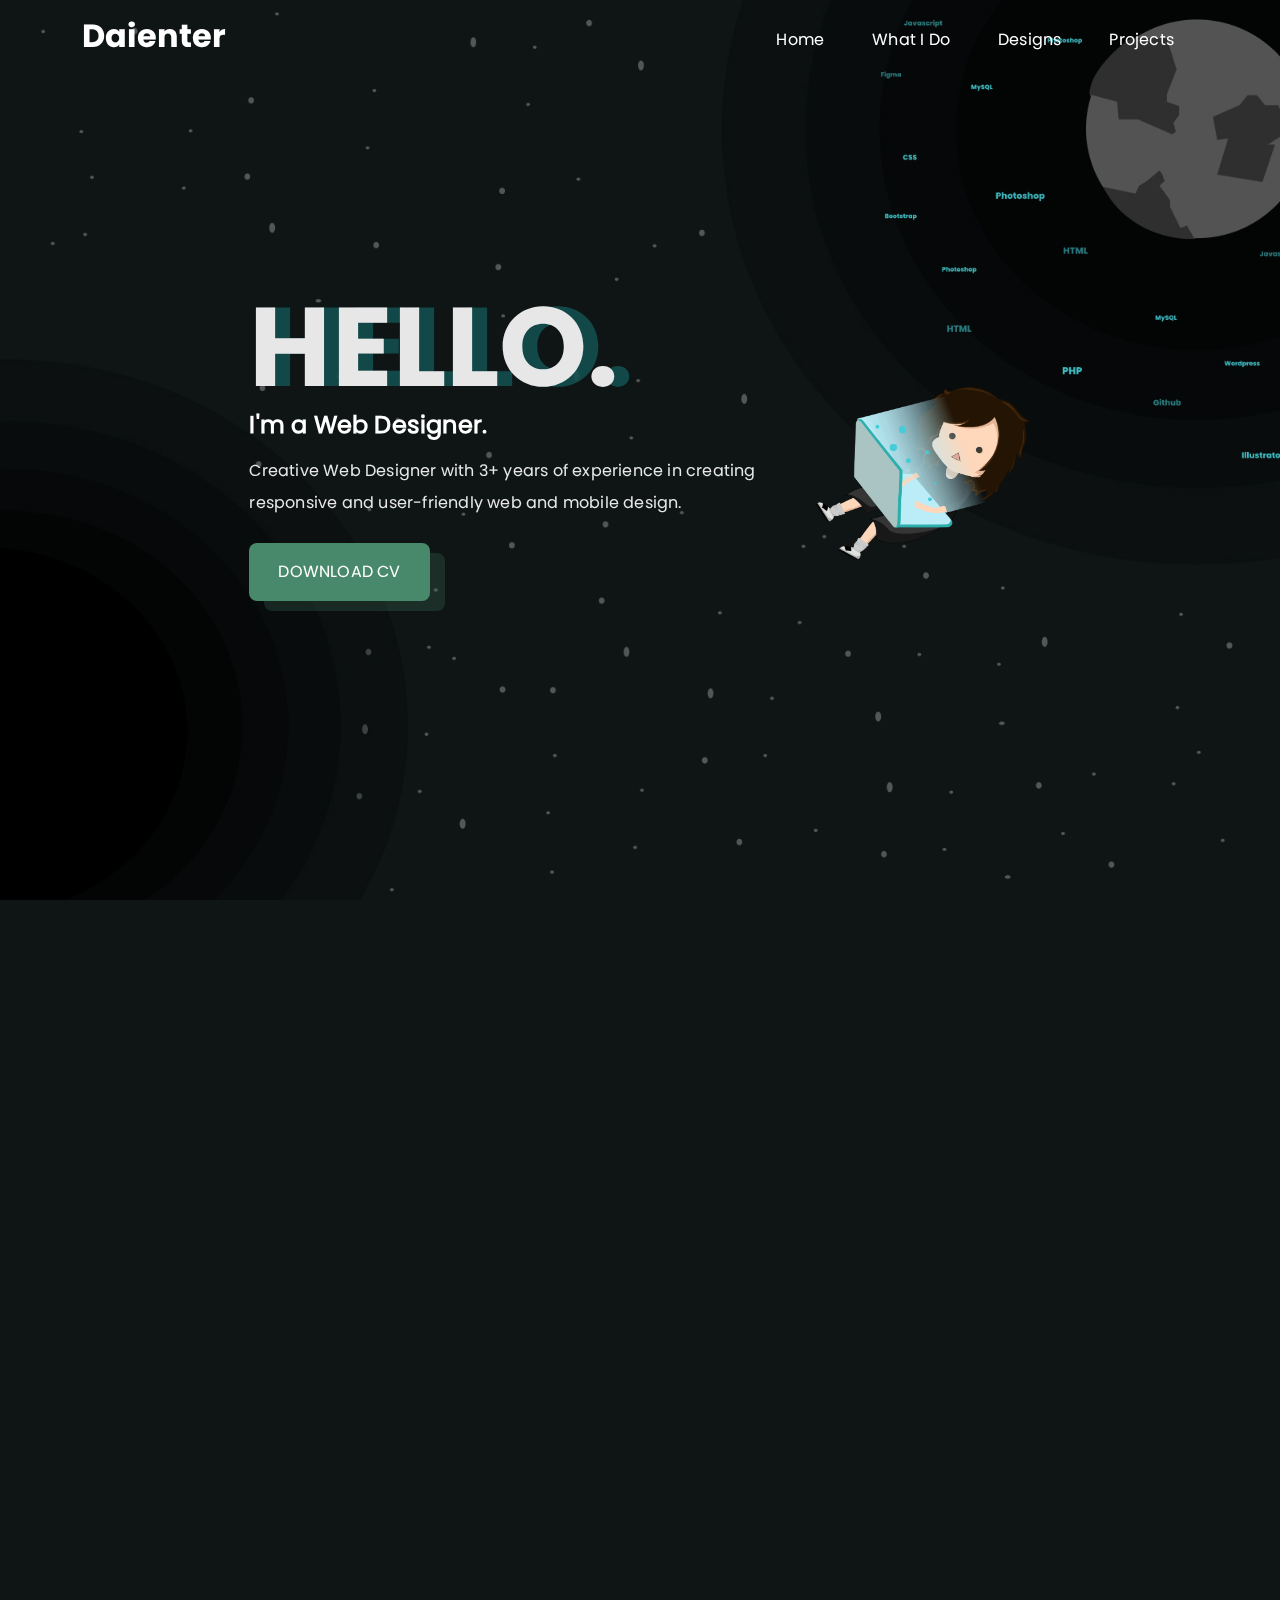
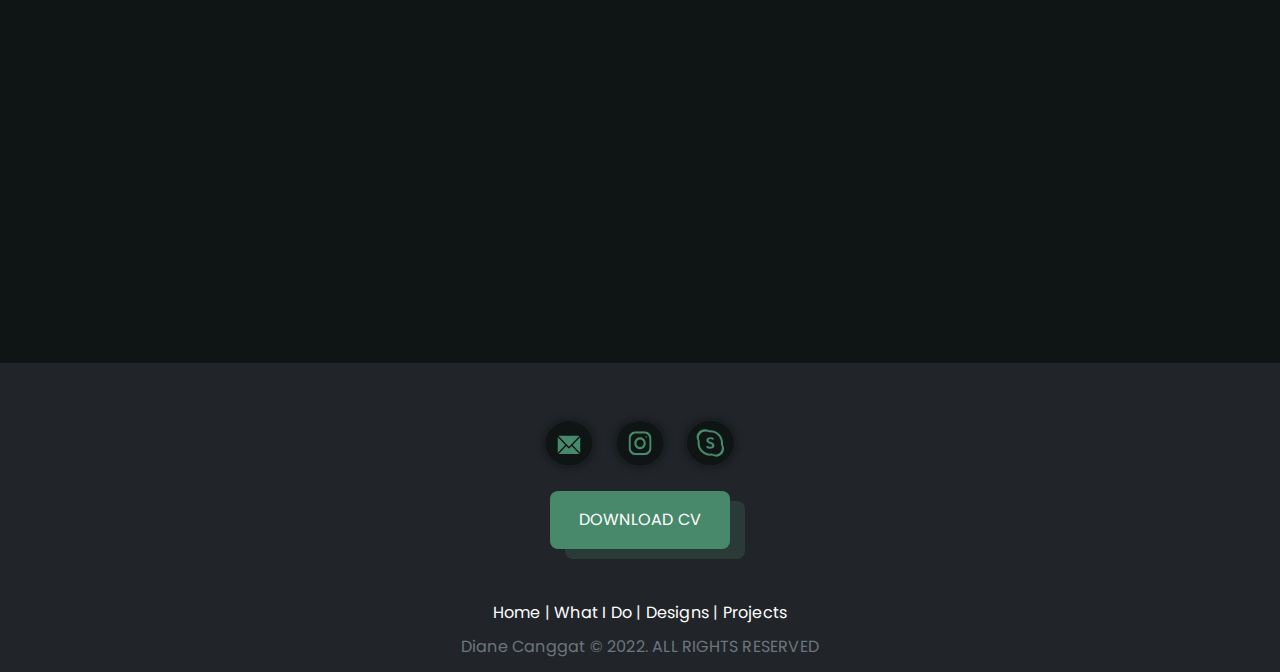
==== index.html @ 8610b604 "index.html" ====
<!doctype html>
<html lang="en" id="mainWrapper">
  <head>
    <meta charset="utf-8">
    <meta name="viewport" content="width=device-width, initial-scale=1, shrink-to-fit=no">
    <meta name="description" content="">
    <link rel="icon" href="assets/img/icon.png" />
    <script src="https://cdnjs.cloudflare.com/ajax/libs/jquery/3.4.1/jquery.min.js" charset="utf-8"></script>
    <!-- Bootstrap CSS -->
    <link rel="stylesheet" href="assets/css/bootstrap.min.css">
    <!-- Custom CSS -->
    <link rel="stylesheet" href="assets/css/style.css">
    <!-- Carousel -->
    <script src="https://cdnjs.cloudflare.com/ajax/libs/OwlCarousel2/2.3.4/owl.carousel.min.js" charset="utf-8"></script>
    <link rel="stylesheet" href="https://cdnjs.cloudflare.com/ajax/libs/OwlCarousel2/2.3.4/assets/owl.carousel.min.css">
    <!-- AOS -->
    <link href="https://unpkg.com/aos@2.3.1/dist/aos.css" rel="stylesheet">
    <script src="https://unpkg.com/aos@2.3.1/dist/aos.js"></script>
    <title>Diane C. Canggat - Portfolio</title>
  </head>
  <body id="page-top">
    
  <a id="scrolltop" class="text-center d-inline"></a>

  <div id="bg-trans-black" class="bg-trans-black"></div>
    <header>
      <div class="container">
        <nav class="nav align-items-center">
          <a href="#page-top">
            <h2 class="text-white">Daienter</h2>
          </a>
            <ul class="nav-list" id="list">
              <div id="closeBtn" class="close-btn">
                <div class="nav-icon cancel-btn" onclick="closeNav()">
                  <span class="close-1" style="transform: rotate(45deg);"></span>
                  <span class="close-2" style="transform: rotate(-45deg);"></span>
                </div>
              </div>
            <li>
              <a href="#page-top" class="nav-link text-white mx-2">Home</a>
            </li>
            <li>
              <a href="#whatido" class="nav-link text-white mx-2">What I Do</a>
            </li>
            <li>
              <a href="designs.html" class="nav-link text-white mx-2">Designs</a>
            </li>
            <li>
              <a href="designs.html#projects" class="nav-link text-white mx-2">Projects</a>
            </li>
          </ul>
          <div class="nav-icon menu-btn mt-2 mx-4" onclick="openNav()">
            <span class="bar-1 mb-2" style="width:20px;"></span>
            <span class="bar-2 mb-2"></span>
            <span class="bar-3 mb-2" style="width:25px;float:right;"></span>
          </div>
        </nav>
      </div>
    </header>

  <!-- home -->
  <section class="masthead d-flex align-items-center">
    <div class="container">
      <div class="mast-container d-flex">
        <div class="main-content">
          <div data-aos="fade-right" data-aos-easing="linear" data-aos-duration="1200">
            <text><h1>HELLO.</h1></text>
            <h4 class="text-white py-2"><strong>I'm a Web Designer.<span class="type"></span></strong></h4>
          </div>
          <p class="mb-4" data-aos="fade-right" data-aos-easing="linear" data-aos-duration="1900">Creative Web Designer with 3+ years of experience in creating responsive and user-friendly web and mobile design. </p>
          <div data-aos="fade-down" data-aos-easing="linear" data-aos-duration="1600">
            <a class="btn align-items-center text-white  animated bounce"  href="assets/resume/diane-resume.pdf" target="blank_">DOWNLOAD CV <i class="ri-arrow-right-down-line button-icon"></i></a>
        </div>
          </div>
        <div class="main-image d-flex align-items-center pt-5" data-aos="fade-left" data-aos-easing="linear" data-aos-duration="1200">
          <img src="assets/img/character1.png" class="img-fluid animated bounce">
        </div>
      </div>
    </div>
  </section>

  <div class="loop-circle">
    <div class="loading align-items-center justify-content-center d-flex">
      <span></span>
      <span></span>
      <span></span>
      <span></span>
    </div>
  </div>

  <!-- what i do -->
  <section class="page-section black-bg" id="whatido">
    <div class="container text-center">
      <div d data-aos="fade-right" data-aos-easing="linear" data-aos-duration="1900">
        <h2>WHAT I DO </h2>
          <h6>I Conceptualizing and implement creative ideas for client websites and design logos, banners, posters and more.</h6>
          <div class="row align-items-center">
            <div class="col-lg-2 col-md-6 py-5">
              <img src="assets/img/icon-html.png">
              <p>HTML5</p>
            </div>
            <div class="col-lg-2 col-md-6 py-5">
              <img src="assets/img/icon-css.png">
              <p>CSS3</p>
            </div>
            <div class="col-lg-2 col-md-6 py-5">
              <img src="assets/img/icon-wordpress.png">
              <p>Wordpress</p>
            </div>
            <div class="col-lg-2 col-md-6 py-5">
              <img src="assets/img/icon-wix.png">
              <p>Wix</p>
            </div>
            <div class="col-lg-2 col-md-6 py-5">
              <img src="assets/img/icon-bootstrap.png">
              <p>Bootstrap</p>
            </div>
            <div class="col-lg-2 col-md-6 py-5">
              <img src="assets/img/icon-shopify.png">
              <p>Shopify</p>
            </div>
          </div>
          <div class="row justify-content-center align-items-center">
            <div class="col-lg-2 col-md-6 py-5">
              <img src="assets/img/icon-ps.png">
              <p>Adobe Photoshop</p>
            </div>
            <div class="col-lg-2 col-md-6 py-5">
              <img src="assets/img/icon-ai.png">
              <p>Adobe Illustrator</p>
            </div>
            <div class="col-lg-2 col-md-6 py-5">
              <img src="assets/img/icon-xd.png">
              <p>Adobe XD</p>
            </div>
            <div class="col-lg-2 col-md-6 py-5">
              <img src="assets/img/icon-figma.png">
              <p>Figma</p>
            </div>
            <div class="col-lg-2 col-md-6 py-5">
              <img src="assets/img/icon-canva.png">
              <p>Canva</p>
            </div>
          </div>
          <div data-aos="fade-right" data-aos-easing="linear" data-aos-duration="2200">
            <a class="btn align-items-center d-inline-flex text-white  animated bounce" href="#designandprojects">KNOW MORE <i class="ri-arrow-right-down-line button-icon"></i></a>
        </div>
      </div>
    </div>
  </section>

  <section class="page-section black-bg">
    <div class="container">
      <h2 class="text-center" data-aos="fade-right" data-aos-duration="1200">Qualifications</h2>
      <div class="wrapper-qualification m-auto">
        <input type="radio" name="slider" id="tab-1">
        <input type="radio" name="slider" id="tab-2" checked>
          <div class="tabs d-flex py-2" data-aos="zoom-in-right" data-aos-duration="1200">
            <label for="tab-1" class="tab-1 align-items-center justify-content-center">Education</label>
            <label for="tab-2" class="tab-2 align-items-center justify-content-center">Work Experience</label>
            <div class="slider"></div>
          </div>
        <div class="card-area" data-aos="zoom-out" data-aos-duration="1200">
          <div class="cards d-flex">
            <div class="educ-row educ-row-1">
              <div class="wrapper-card px-5">
                <div class="center-line">
                  <div class="scroll-icon"></div>
                </div>
                <div class="row row-1">
                  <section>
                    <div class="icon"></div>
                    <div class="details">
                      <h5>Bachelor of Science in Information Technology - Web Track</h5>
                      <p class="my-0">University of the Cordilleras - Philippines</p>
                      <p style="color:#b9b9b9;">December 2016 - August 2019</p>
                    </div>
                  </section>
                </div>
              </div>
            </div>
            <div class="educ-row">
              <div class="wrapper-card px-5">
                <div class="center-line">
                  <div class="scroll-icon"></div>
                </div>
                <div class="row row-1">
                  <section>
                    <div class="icon"></div>
                    <div class="details">
                      <h5>Web Designer</h5>
                      <p class="my-0">Elite VA Society</p>
                      <p style="color:#b9b9b9;">September 2022 - present</p>
                    </div>
                  </section>
                </div>
                <div class="row row-2">
                  <section>
                    <div class="icon"></div>
                    <div class="details">
                      <h5>Web Designer</h5>
                      <p class="my-0">New Media Services
                      <p style="color:#b9b9b9;">September 2019 - August 2022</p>
                    </div>
                  </section>
                </div>
                <div class="row row-1">
                  <section>
                    <div class="icon"></div>
                    <div class="details">
                      <h5>Web Designer (Part Time)</h5>
                      <p class="my-0">Elle & Beauty
                      <p style="color:#b9b9b9;">February 2022 - June 2022</p>
                    </div>
                  </section>
                </div>
                <div class="row row-2">
                  <section>
                    <div class="icon"></div>
                    <div class="details">
                      <h5>Freelance Designer</h5>
                      <p style="color:#b9b9b9;">August 2020 - January 2021</p>
                    </div>
                  </section>
                </div>
                <div class="row row-1">
                  <section>
                    <div class="icon"></div>
                    <div class="details">
                      <h5>Intern</h5>
                      <p class="my-0">The Forest Lodge at Camp John Hay</p>
                      <p style="color:#b9b9b9;">May 2019 - August 2019</p>
                    </div>
                  </section>
                </div>
              </div>
            </div>
          </div>
        </div>
      </div>
    </div>
  </section>


    <section class="page-section black-bg" id="designandprojects">
      <div class="container" data-aos="fade-right" data-aos-duration="1200">
        <h2 class="text-center pb-4">DESIGNS AND PROJECTS</h2>
      </div>
      <div class="logo-slide owl-carousel my-5" data-aos="fade-left" data-aos-duration="1200">
        <a href="designs.html"><img src="assets/img/slider1.jpg" class="img-fluid"></a>
        <a href="designs.html"><img src="assets/img/slider2.jpg" class="img-fluid"></a>
        <a href="designs.html"><img src="assets/img/slider3.jpg" class="img-fluid"></a>
        <a href="designs.html"><img src="assets/img/slider4.jpg" class="img-fluid"></a>
        <a href="designs.html"><img src="assets/img/slider5.jpg" class="img-fluid"></a>
        <a href="designs.html"><img src="assets/img/slider6.jpg" class="img-fluid"></a>
      </div>
      <div class="container text-center animated bounce">
        <div data-aos="fade-down" data-aos-easing="linear" data-aos-duration="1200">
          <a class="btn text-white" href="designs.html">SHOW MORE</a>
        </div>
      </div>
    </section>


  <footer class="pt-5 pb-2 bg-dark">
    <div class="container text-center">
        <div>
          <a class="footer-icons"  href="mailto:dianecc.nms@gmail.com" target="_blank">
            <svg width="66" height="64" viewBox="0 0 66 64" fill="none" xmlns="http://www.w3.org/2000/svg">
              <g filter="url(#filter0_d_45_127)">
              <ellipse cx="32.9701" cy="32.3333" rx="23.723" ry="22.3865" fill="#0F1515"/>
              </g>
              <g clip-path="url(#clip0_45_127)">
              <path d="M42.4491 24.8062H23.492C23.1809 24.8062 22.8895 24.886 22.626 25.0176L32.9256 35.765L35.2341 33.45C35.2341 33.45 35.2343 33.4498 35.2343 33.4497C35.2344 33.4496 35.2346 33.4495 35.2346 33.4495L43.3154 25.0177C43.0518 24.8861 42.7603 24.8062 42.4491 24.8062Z" fill="#48896B"/>
              <path d="M44.2686 26.0122L36.6641 33.9469L44.2683 41.8818C44.3944 41.6068 44.4709 41.3028 44.4709 40.9781V26.9156C44.4709 26.5911 44.3946 26.2871 44.2686 26.0122Z" fill="#48896B"/>
              <path d="M21.6733 26.0117C21.5472 26.2867 21.4707 26.5907 21.4707 26.9154V40.9779C21.4707 41.3024 21.5471 41.6065 21.6731 41.8814L29.2776 33.9467L21.6733 26.0117Z" fill="#48896B"/>
              <path d="M35.7112 34.941L33.4024 37.2563C33.2708 37.3937 33.0983 37.4623 32.926 37.4623C32.7536 37.4623 32.5812 37.3937 32.4496 37.2563L30.2306 34.9409L22.626 42.8757C22.8896 43.0074 23.1811 43.0873 23.4923 43.0873H42.4494C42.7605 43.0873 43.0519 43.0074 43.3154 42.8759L35.7112 34.941Z" fill="#48896B"/>
              </g>
              <defs>
              <filter id="filter0_d_45_127" x="0.24707" y="0.946777" width="65.4463" height="62.7729" filterUnits="userSpaceOnUse" color-interpolation-filters="sRGB">
              <feFlood flood-opacity="0" result="BackgroundImageFix"/>
              <feColorMatrix in="SourceAlpha" type="matrix" values="0 0 0 0 0 0 0 0 0 0 0 0 0 0 0 0 0 0 127 0" result="hardAlpha"/>
              <feMorphology radius="3" operator="dilate" in="SourceAlpha" result="effect1_dropShadow_45_127"/>
              <feOffset/>
              <feGaussianBlur stdDeviation="3"/>
              <feComposite in2="hardAlpha" operator="out"/>
              <feColorMatrix type="matrix" values="0 0 0 0 0 0 0 0 0 0 0 0 0 0 0 0 0 0 0.25 0"/>
              <feBlend mode="normal" in2="BackgroundImageFix" result="effect1_dropShadow_45_127"/>
              <feBlend mode="normal" in="SourceGraphic" in2="effect1_dropShadow_45_127" result="shape"/>
              </filter>
              <clipPath id="clip0_45_127">
              <rect width="23" height="24" fill="white" transform="translate(21.4707 21.9468)"/>
              </clipPath>
              </defs>
            </svg>
          </a>
          <a class="footer-icons" href="https://www.instagram.com/ico_webdc/" target="_blank">
            <svg width="66" height="64" viewBox="0 0 66 64" fill="none" xmlns="http://www.w3.org/2000/svg">
              <g filter="url(#filter0_d_45_106)">
              <ellipse cx="33.0453" cy="32.2918" rx="23.723" ry="22.3865" fill="#0F1515"/>
              </g>
              <g clip-path="url(#clip0_45_106)">
              <path d="M37.3574 20.2915H28.7324C24.7635 20.2915 21.5449 23.65 21.5449 27.7915V36.7915C21.5449 40.933 24.7635 44.2915 28.7324 44.2915H37.3574C41.3264 44.2915 44.5449 40.933 44.5449 36.7915V27.7915C44.5449 23.65 41.3264 20.2915 37.3574 20.2915ZM42.3887 36.7915C42.3887 39.6865 40.1318 42.0415 37.3574 42.0415H28.7324C25.958 42.0415 23.7012 39.6865 23.7012 36.7915V27.7915C23.7012 24.8965 25.958 22.5415 28.7324 22.5415H37.3574C40.1318 22.5415 42.3887 24.8965 42.3887 27.7915V36.7915Z" fill="#48896B"/>
              <path d="M33.0449 26.2915C29.8695 26.2915 27.2949 28.978 27.2949 32.2915C27.2949 35.605 29.8695 38.2915 33.0449 38.2915C36.2204 38.2915 38.7949 35.605 38.7949 32.2915C38.7949 28.978 36.2204 26.2915 33.0449 26.2915ZM33.0449 36.0415C31.064 36.0415 29.4512 34.3585 29.4512 32.2915C29.4512 30.223 31.064 28.5415 33.0449 28.5415C35.0258 28.5415 36.6387 30.223 36.6387 32.2915C36.6387 34.3585 35.0258 36.0415 33.0449 36.0415Z" fill="#48896B"/>
              <path d="M39.2261 26.641C39.6493 26.641 39.9923 26.283 39.9923 25.8415C39.9923 25.3999 39.6493 25.042 39.2261 25.042C38.803 25.042 38.46 25.3999 38.46 25.8415C38.46 26.283 38.803 26.641 39.2261 26.641Z" fill="#48896B"/>
              </g>
              <defs>
              <filter id="filter0_d_45_106" x="0.322266" y="0.905273" width="65.4463" height="62.7729" filterUnits="userSpaceOnUse" color-interpolation-filters="sRGB">
              <feFlood flood-opacity="0" result="BackgroundImageFix"/>
              <feColorMatrix in="SourceAlpha" type="matrix" values="0 0 0 0 0 0 0 0 0 0 0 0 0 0 0 0 0 0 127 0" result="hardAlpha"/>
              <feMorphology radius="3" operator="dilate" in="SourceAlpha" result="effect1_dropShadow_45_106"/>
              <feOffset/>
              <feGaussianBlur stdDeviation="3"/>
              <feComposite in2="hardAlpha" operator="out"/>
              <feColorMatrix type="matrix" values="0 0 0 0 0 0 0 0 0 0 0 0 0 0 0 0 0 0 0.25 0"/>
              <feBlend mode="normal" in2="BackgroundImageFix" result="effect1_dropShadow_45_106"/>
              <feBlend mode="normal" in="SourceGraphic" in2="effect1_dropShadow_45_106" result="shape"/>
              </filter>
              <clipPath id="clip0_45_106">
              <rect width="23" height="24" fill="white" transform="translate(21.5449 20.2915)"/>
              </clipPath>
              </defs>
            </svg>
          </a>
          <a class="footer-icons"  href="skype:live:.cid.d6612de559277c74?chat" target="_blank">
            <svg width="67" height="64" viewBox="0 0 67 64" fill="none" xmlns="http://www.w3.org/2000/svg">
              <g filter="url(#filter0_d_45_173)">
              <ellipse cx="33.3363" cy="31.9466" rx="23.723" ry="22.3865" fill="#0F1515"/>
              </g>
              <path fill-rule="evenodd" clip-rule="evenodd" d="M27.9415 18.2148C29.4532 18.2148 30.8709 18.5935 32.0933 19.2555C32.5023 19.2159 32.9168 19.1957 33.3361 19.1957C40.3782 19.1957 46.0869 24.9044 46.0869 31.9465C46.0869 32.5753 46.0414 33.1935 45.9535 33.7979C46.6612 34.9766 47.0681 36.3565 47.0681 37.8314C47.0681 42.165 43.5551 45.678 39.2215 45.678C37.7468 45.678 36.3671 45.2712 35.1886 44.5637C34.5838 44.6517 33.9653 44.6973 33.3361 44.6973C26.2941 44.6973 20.5854 38.9885 20.5854 31.9465C20.5854 31.2864 20.6355 30.638 20.7322 30.0049C20.0152 28.8462 19.6045 27.499 19.6045 26.0615C19.6045 21.7279 23.3371 18.2148 27.9415 18.2148ZM28.8174 20.4447C30.0834 20.4447 31.2707 20.7618 32.2946 21.3162C32.6372 21.283 32.9844 21.2661 33.3357 21.2661C39.2341 21.2661 44.0156 26.0477 44.0156 31.946C44.0156 32.4727 43.9775 32.9904 43.9039 33.4967C44.4967 34.484 44.8376 35.6398 44.8376 36.8752C44.8376 40.505 41.8951 43.4475 38.2653 43.4475C37.0301 43.4475 35.8745 43.1067 34.8873 42.5141C34.3808 42.5878 33.8627 42.626 33.3357 42.626C27.4373 42.626 22.6557 37.8444 22.6557 31.946C22.6557 31.3931 22.6977 30.85 22.7788 30.3197C22.1783 29.3493 21.8343 28.2209 21.8343 27.017C21.8343 23.3872 24.9607 20.4447 28.8174 20.4447Z" fill="#48896B"/>
              <path d="M33.3927 26.1958C35.1289 26.1958 37.4439 27.0173 36.8651 28.1127C36.0741 29.6099 34.5502 28.1127 33.3927 28.1127C32.2352 28.1127 31.6565 28.6604 31.6565 29.2081C31.6565 29.7558 31.9458 30.3035 33.3927 30.8512C34.8395 31.3989 37.4439 32.2204 37.4439 34.4112C37.4439 36.6019 35.4183 37.6973 32.8139 37.6973C30.481 37.6973 28.7628 36.6019 29.3415 35.5065C30.0071 34.2468 31.6565 35.7804 32.8139 35.7804C33.9714 35.7804 35.1289 35.5065 35.1289 34.4112C35.1289 33.3158 33.3927 33.0419 32.2352 32.4942C30.7883 31.8096 29.3415 31.125 29.3415 29.2081C29.3415 27.2912 31.6565 26.1958 33.3927 26.1958Z" fill="#48896B"/>
              <defs>
              <filter id="filter0_d_45_173" x="0.613281" y="0.560059" width="65.4463" height="62.7729" filterUnits="userSpaceOnUse" color-interpolation-filters="sRGB">
              <feFlood flood-opacity="0" result="BackgroundImageFix"/>
              <feColorMatrix in="SourceAlpha" type="matrix" values="0 0 0 0 0 0 0 0 0 0 0 0 0 0 0 0 0 0 127 0" result="hardAlpha"/>
              <feMorphology radius="3" operator="dilate" in="SourceAlpha" result="effect1_dropShadow_45_173"/>
              <feOffset/>
              <feGaussianBlur stdDeviation="3"/>
              <feComposite in2="hardAlpha" operator="out"/>
              <feColorMatrix type="matrix" values="0 0 0 0 0 0 0 0 0 0 0 0 0 0 0 0 0 0 0.25 0"/>
              <feBlend mode="normal" in2="BackgroundImageFix" result="effect1_dropShadow_45_173"/>
              <feBlend mode="normal" in="SourceGraphic" in2="effect1_dropShadow_45_173" result="shape"/>
              </filter>
              </defs>
            </svg>
          </a>
        </div>
      <div class="pt-3 pb-5">
        <a class="btn align-items-center text-white"  href="assets/resume/diane-resume.pdf" target="blank_">DOWNLOAD CV </a>
      </div>
        <div class="text-center">
          <a class="text-white footer-nav" href="#page-top">Home</a> | 
          <a class="text-white footer-nav" href="#whatido">What I Do</a> |
          <a class="text-white footer-nav" href="designs.html#page-top">Designs</a> |
          <a class="text-white footer-nav" href="designs.html#projects">Projects</a>
          <h6 class="text-muted pt-2">Diane Canggat © 2022. ALL RIGHTS RESERVED</h6>
        </div>
      </div>
    </footer>  

    <script src="assets/js/navigation.js"></script>
    <script src="assets/js/scrolltop.js"></script>
    <script src="assets/js/rightclick.js"></script>
    <script>
      $(".logo-slide").owlCarousel({
        margin:20,
        loop:true,
        autoplay:true,
        autoplayTimeout:5000,
        autoplayHoverPause:true,
        responsive:{
          0:{
            items:1
          },
          600:{
            items:2
          },
          1000:{
            items:3
          }
        }
      })
      AOS.init();
    </script>
  </body>
</html>
---- assets/css/style.css ----
:root {
    --border-radius: 5px;
    --min-height: 100vh;
    --transition-speed: 600ms;
    --header-height: 3.5rem;
    --w-100: 100%;

/*----------- font and typography -----------*/
    --font-bold: 'Poppins-Bold';
    --font-reg: 'Poppins-Regular';
    --h1-font-size: 7rem;
    --line-height: 32px;

/*----------- colors -----------*/
    --text-light: #e7e7e7;
    --first-color: #48896b;
    --first-color-hover: #33644d;
    --second-color-dark: #0f1515;
    --bg-dark: #0f1515;
}
@font-face {
    font-family: 'Poppins-Bold';
    font-style: normal;
    font-weight: normal;
    src:url('../fonts/Poppins-Bold.woff') format('woff');
}
@font-face {
    font-family: 'Poppins-Regular';
    font-style: normal;
    font-weight: normal;
    src:url('../fonts/Poppins-Regular.woff') format('woff');
}
html, 
body {
    scroll-behavior: smooth;
    letter-spacing: 0.2px;
    line-height: var(--line-height);
    font-family: var(--font-reg);
    color: var(--text-light);
    overflow-x: hidden;
}
h1, h2, h3, .tabs {
    font-family: var(--font-bold);
}
h1 {
    font-size: var(--h1-font-size);
    line-height: 6rem;
}
.page-section {
    padding: 7rem 0;
}
.black-bg {
    background: var(--bg-dark);
}
.btn {
    background-color: var(--first-color);
    color: var(--text-light);
    padding: 1rem 1.75rem;
    border-radius: 0.5rem;
    text-decoration: none;
    box-shadow: 15px 10px 0rem #48896b38!important;
    column-gap: 0.5rem;
}
.btn:hover {
    background: var(--first-color-hover);
}   
.grid {
    display: grid;
}

/*========== Nav ==========*/

header {
    width: var(--w-100);
    position: fixed;
    top: 0;
    left: 0;
    transition: background-color .5s ease;
    z-index: 1000;
}
.nav {
    width: var(--w-100);
    height: 5rem;
    display: flex;
    justify-content: space-between;
    transition: height .5s ease;
}
.nav a, .footer-nav, .footer-icons, .proj a {
    text-decoration: none;
}
.nav .nav-list {
    display: inline-flex;
    margin-top: 16px;
}
.nav-link:hover {
    opacity: 0.9;
    text-shadow: 0 0 2px #fff;
}
.nav-icon {
    display: none;
}
.nav-list .cancel-btn {
    position: absolute;
    right: 50px;
    top: 50px;
}
.scrolling-active {
    background-color: var(--second-color-dark);
    box-shadow: 0px 0px 3rem #000;
}
.scrolling-active .nav {
    height: 5.4rem;
}
.nav .nav-list {
    list-style: none;
}

/*========== header ==========*/
.masthead {
    background:url(../img/header.jpg);
    background-position: center; 
    background-size: cover;
    min-height: var(--min-height);
    position: relative;
}
.masthead text {
    text-shadow: 15px 0px #135050e0;
}
.mast-container {
    position: relative;
    width: 70%;
    margin: 0 auto;
    gap: 40px;
    z-index: 1;
}
.main-image {
    width: 24rem;
}

/*========== circle animation ==========*/

.loop-circle {
    position: absolute;
    top: 50%;
    left: 6%;
    transform: translate(-50%,-50%);
    max-width: var(--w-100);
}
.loading {
    position: relative;
    max-width:  var(--w-100);
    width: 1000px;
    height: 1000px;
}
.loading span {
    position: absolute;
    animation: animate 5s linear infinite;
    border-radius: 50%;
}
.loading span:nth-child(1) {
    animation-delay: 0s;
}
.loading span:nth-child(2) {
    animation-delay: 2s;
}
.loading span:nth-child(3) {
    animation-delay: 4s;
}
.loading span:nth-child(4) {
    animation-delay: 8s;
}
@keyframes animate {
    0%{
        width: var(--w-100);
        height: var(--w-100);
        opacity: 0;
        box-shadow: inset 0 0 50px #135050;
    }
    100%{
        width: 0;
        height: 0;
        opacity: 1;
        box-shadow: inset 0 0 20px #000;
    }
}

/*========== qualifications ==========*/

.wrapper-qualification {
    width: 70%;
}
.wrapper-qualification .tabs label {
    height: var(--w-100);
    z-index: 2;
    width: 50%;
    display: flex;
    position: relative;
}
#tab-1:checked ~ .tabs .tab-1,
#tab-2:checked ~ .tabs .tab-2 {
    color: var(--first-color);
}
.tabs label:nth-child(2) {
    width: 50%;
}
.tabs .slider {
    position: absolute;
    transition: all 0.3s ease;
}
.wrapper-qualification input[type="radio"] {
    display: none;
}
.card-area {
    overflow: hidden;
}
.card-area .cards {
    width: 300%;
}
.cards .educ-row {
    width: 33.4%;
}
.cards .educ-row-1 {
    transition: all 0.3s ease;
}
#tab-2:checked ~ .card-area .cards .educ-row-1 { 
    margin-left: -34%;
}
.wrapper-card {
    margin: 50px auto;
    position: relative;
}
.wrapper-card .center-line {
    position: absolute;
    height: var(--w-100);
    width: 1px;
    background: var(--first-color);
    left: 50%;
    top: 17px;
}
.wrapper-card .row {
    display: flex;
}
.wrapper-card .row-1 {
    justify-content: flex-start;
}
.wrapper-card .row-2 {
    justify-content: flex-end;
}
.wrapper-card .row section {
    width: calc(50% - 40px);
    position: relative;
}
.row-1 section::before {
    right: -7px;
}   
.row-2 section::before {
    left: -7px;
}
.row section .icon,
.center-line .scroll-icon {
    position: absolute;
    background: var(--first-color);
    height: 18px;
    width: 18px;
    border-radius: 50%;
}
.center-line .scroll-icon {
    bottom: 0px;
    transform: translateX(-50%);
}
.row-1 section .icon {
    right: -50px;
}
.row-2 section .icon {
    left: -48px;
}

/*========== carousel ==========*/

.owl-dots {
    text-align: center;
    margin-top: 40px;
}
.owl-dot  {
    width: 14px;
    height: 14px;
    background: #fff !important;
    margin: 0 6px;
    border-radius: 14px;
    transition: .3s linear;
}
.owl-dot.active, .owl-dot:hover  {
    width: 36px;
    background: var(--first-color) !important;
}


/*========== footer ==========*/

.footer-icons, #scrolltop:hover, .wrapper-qualification .tabs label, .modal-btn,
.projects {
    cursor: pointer;
}

/*========== scrolltop ==========*/

#scrolltop {
    background-color: var(--first-color);
    width: 40px;
    border-radius: 50px;
    position: fixed;
    bottom: 20px;
    right: 20px;
    transition: background-color .3s, opacity .5s, visibility .5s;
    opacity: 0;
    visibility: hidden;
    z-index: 2;
    box-shadow: 0px 0px 6px #00000047;
}
#scrolltop::after {
    content: "";
    border: solid var(--second-color-dark);
    border-width: 0 1px 1px 0;
    display: inline-block;
    margin-top: 5px;
    padding: 4px;
    transform: rotate(-135deg);
    margin-top: 18px;
}
#scrolltop:hover {
    background-color: #fff;
}
#scrolltop.show {
    opacity: 1;
    visibility: visible;
}
 
/*========== design page - web designs ==========*/

.design-title {
    background:url(../img/bg-title.jpg);
    background-size: cover;
    position: relative;
}
.logo-box {
    height: 300px;
    border: 1px solid #3a3a3a;
    width: var(--w-100);
}
.logo-box img {
    width: 12rem;
}
.logo-box:hover {
    background: #000;
}
.web h4:after,
.proj h4:after {
    content: '';
    border-bottom: 1px solid #626262;
    width: 30%;
    position: absolute;
    margin-left: 20px;
    margin-top: 13px;
}
.modal-btn,
.projects {
    background: #1e1e1e;
    transition: all 0.3s ease;
}
.modal-btn:hover,
.projects:hover {
    transform: scale(1.1);
}
.close-modal {
    background: none;
    border: none;
    font-size: 1.5rem;
}
.modal-header {
    justify-content: flex-end;
}
.modal-content {
    position: fixed;
    top: -50%;
    left: 50%;
    transform: translate(-50%, -50%);
    width: 50rem;
    height: 40rem;
    z-index: 1000;
    transition: top 0.3s ease-in-out;
    border-radius: var(--border-radius);
}
.modal-body {
    overflow-y: scroll;
}
.modal-content.active {
    top: 50%;
}
#overlay.active {
    display: block;
}
.proj a {
    background: #fff;
    border-radius: 30px;
}
.proj a:hover,
.footer-nav:hover {
    text-decoration: underline;
}

/*----------- responsive typography -----------*/
@media screen and (max-width: 991px) {
  :root {
    --h1-font-size: 5rem;
  }
}

/*========== media queries ==========*/

@media (max-width: 1199px) {
    body.disabled {
        overflow: hidden;
    }
    .nav-icon {
        display: block;
    }
    .nav-icon.hide {
        display: none;
    }
    .bar-1,
    .bar-2,
    .bar-3 {
        display: block;
        width: 40px;
        height: 3px;
        background: var(--first-color);
    }
    .close-1,
    .close-2 {
        display: block;
        width: 37px;
        height: 2px;
        background: var(--text-light);
    }
    .nav.show .nav-list {
        left: 0%;
    }
    .nav .nav-list {
        position: fixed;
        width: var(--w-100);
        left: -100%;
        top: 0px;
        padding: 90px 0;
        justify-content: center;
        text-align: center;
        background: var(--first-color);
        transition: all 0.3s ease;
        margin: 0;
        border-radius: 0px 0px 200px;
        flex-flow: column;
    }
    .nav .nav-list li {
        margin-top: 20px;
    }
    .nav .nav-list li a {
        font-size: 20px;
        margin-left: -100%;
        transition: 0.6s cubic-bezier(0, 0, 0.2, 1);
    }
    .nav.show .nav-list li a {
        margin-left: 0px;
    }
}
@media (max-width: 991px) {
    .mast-container, .main-image {
        text-align: center;
        margin: 0 auto;
    }
    .mast-container {
        display: block!important;
    }
    .main-image {
        width: 10rem;
    }
    .mast-container, .wrapper-qualification {
        width: var(--w-100);
    }
    .center-line, 
    .center-line .scroll-icon,
    .row-2 section .icon,
    .row-1 section .icon {
        display: none;
    }
    .wrapper-card {
        margin: 50px auto;
        position: relative;
        padding-left: 20px!important;
        padding-right: 0px!important;
    }
    .wrapper-card .row section {
        width: calc(100% - 30px);
        position: relative;
        text-align: center;
    }
    .wrapper-card .row-2{
        justify-content: flex-start;
    }
    .cards .educ-row {
        width: 34%;
    }
    .modal-content {
        width: var(--w-100);
        height: 60%;
    }
}

/*========== bounce  ==========*/

.animated {
    -webkit-animation-duration: 1s;
    animation-duration: 1s;
    -webkit-animation-fill-mode: both;
    animation-fill-mode: both;
    -webkit-animation-timing-function: linear;
    animation-timing-function: linear;
    animation-iteration-count: infinite;
    -webkit-animation-iteration-count: infinite;
}
@-webkit-keyframes bounce {
  0%, 100% {
      -webkit-transform: translateY(0);
  }
  50% {
      -webkit-transform: translateY(-5px);
  }
}
@keyframes bounce {
  0%, 100% {
      transform: translateY(0);
  }
  50% {
      transform: translateY(-5px);
  }
}
.bounce {
    -webkit-animation-name: bounce;
    animation-name: bounce;
}
@-webkit-keyframes bounce-sec {
  0%, 100% {
      -webkit-transform: translateY(0);
  }
  50% {
      -webkit-transform: translateY(5px);
  }
}
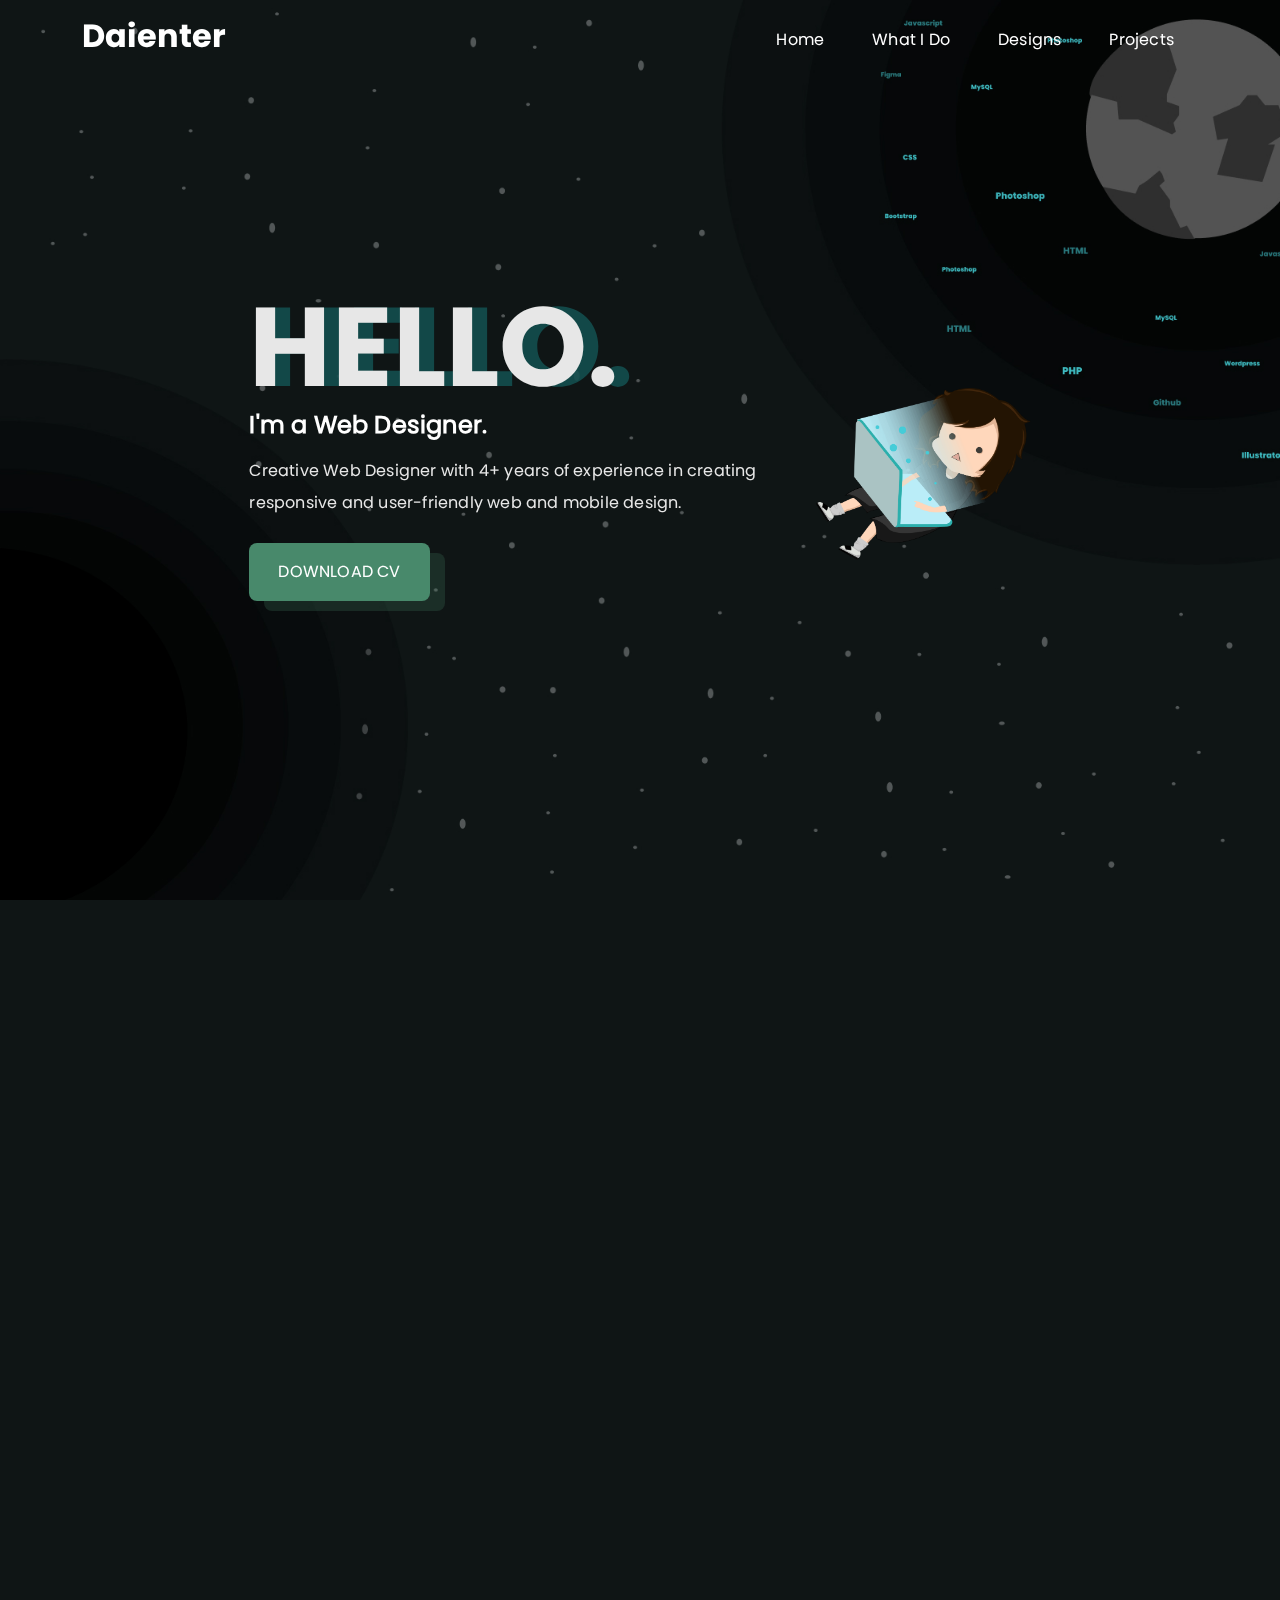
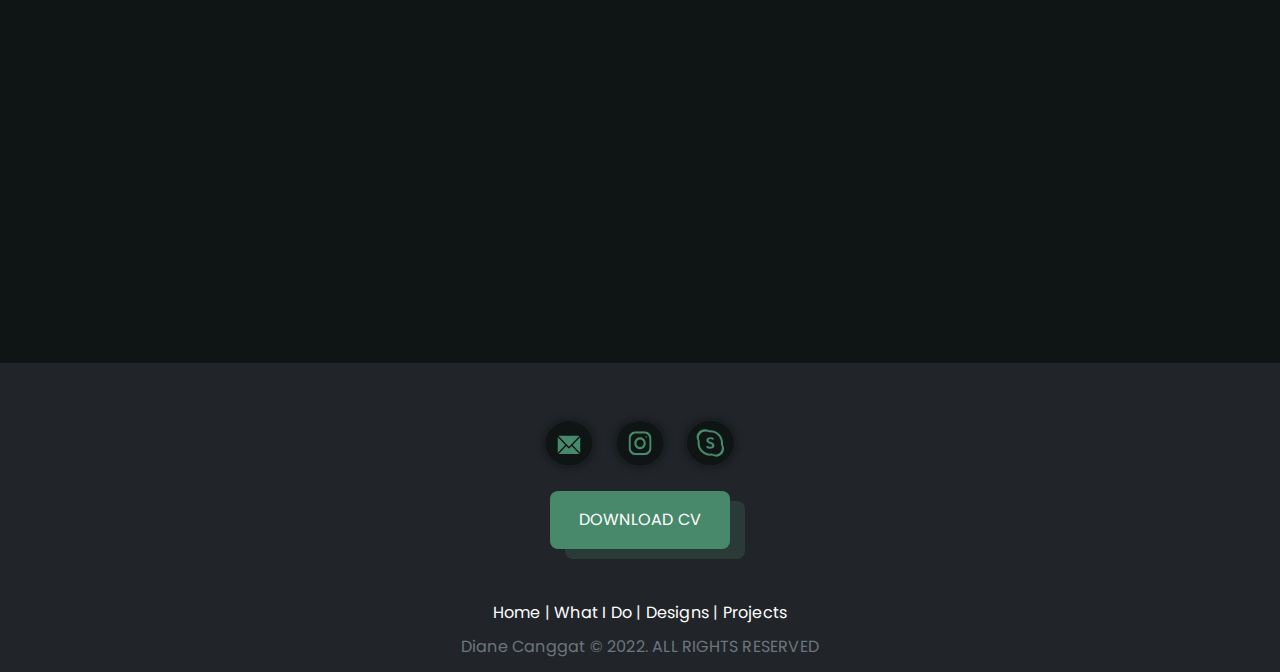
==== commit 40859e47: "Update index.html" ====
--- a/index.html
+++ b/index.html
@@ -68,7 +68,7 @@
             <text><h1>HELLO.</h1></text>
             <h4 class="text-white py-2"><strong>I'm a Web Designer.<span class="type"></span></strong></h4>
           </div>
-          <p class="mb-4" data-aos="fade-right" data-aos-easing="linear" data-aos-duration="1900">Creative Web Designer with 3+ years of experience in creating responsive and user-friendly web and mobile design. </p>
+          <p class="mb-4" data-aos="fade-right" data-aos-easing="linear" data-aos-duration="1900">Creative Web Designer with 4+ years of experience in creating responsive and user-friendly web and mobile design. </p>
           <div data-aos="fade-down" data-aos-easing="linear" data-aos-duration="1600">
             <a class="btn align-items-center text-white  animated bounce"  href="assets/resume/diane-resume.pdf" target="blank_">DOWNLOAD CV <i class="ri-arrow-right-down-line button-icon"></i></a>
         </div>
